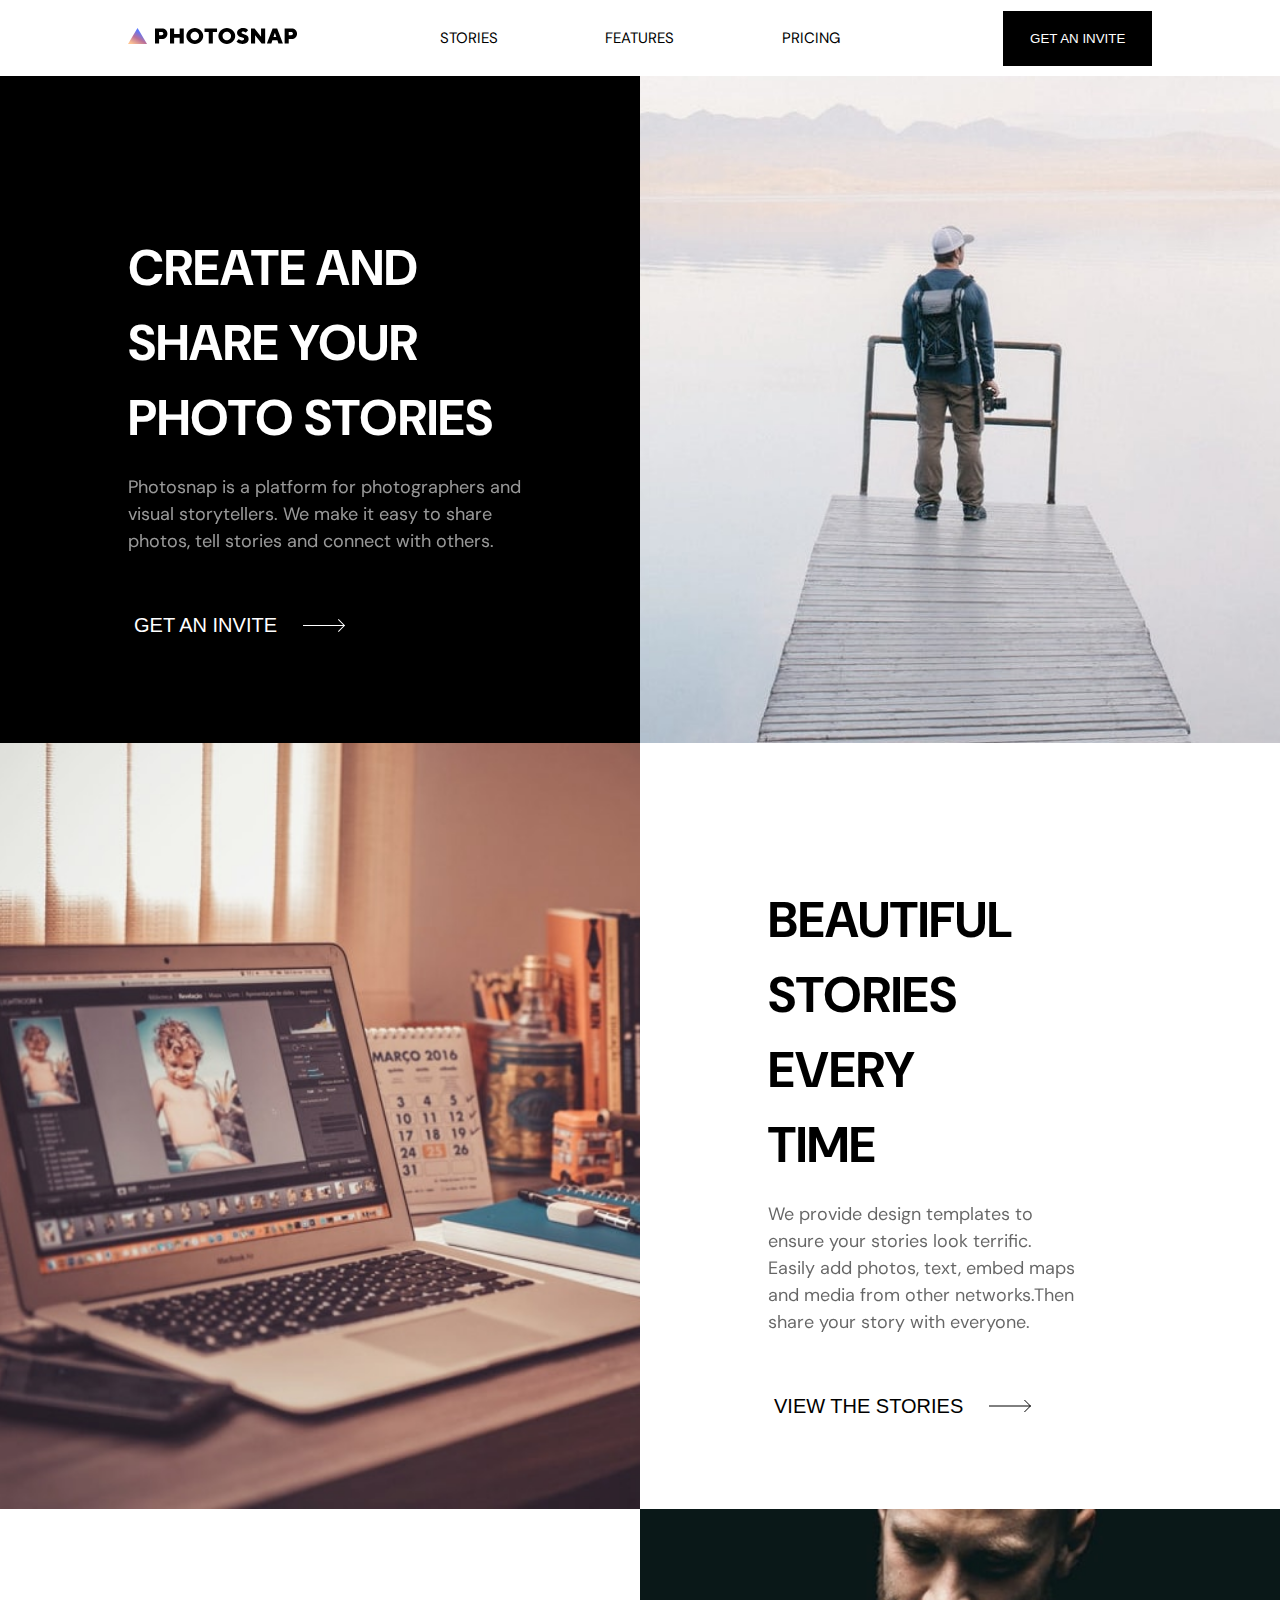
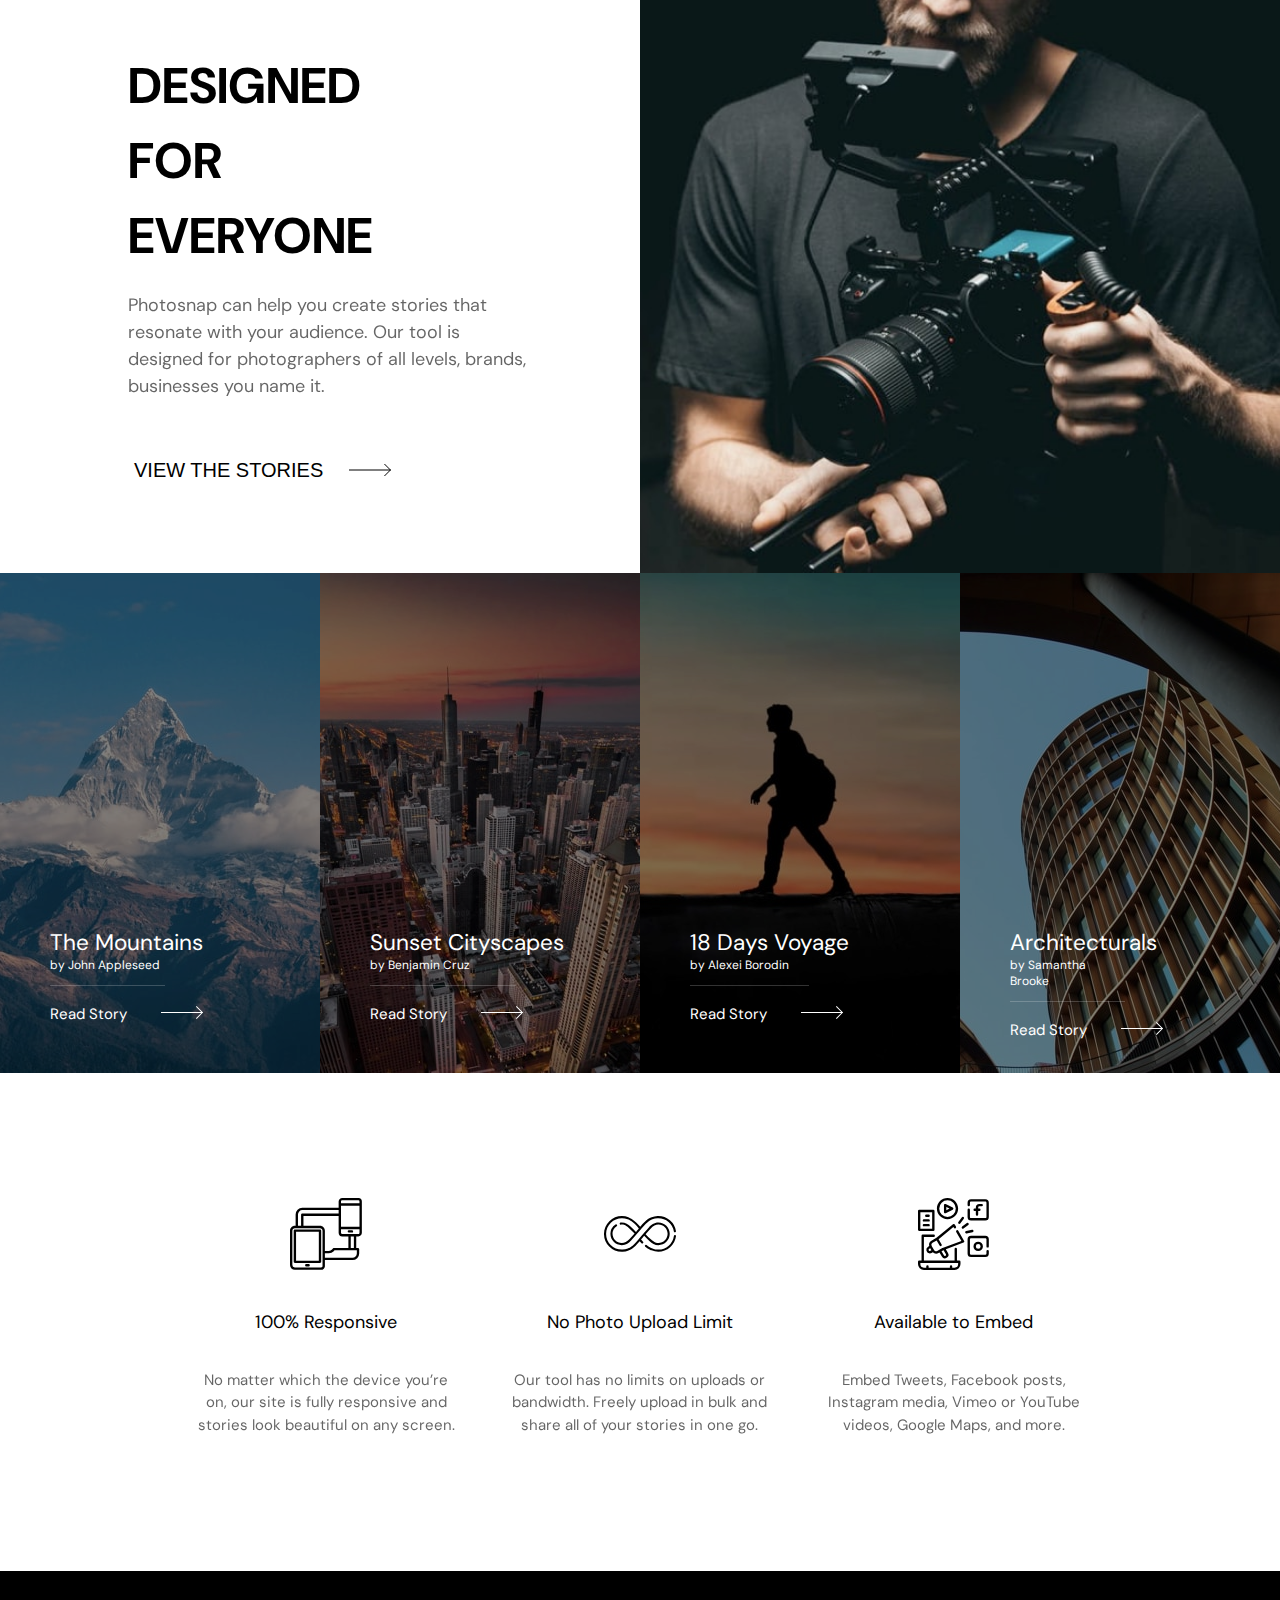
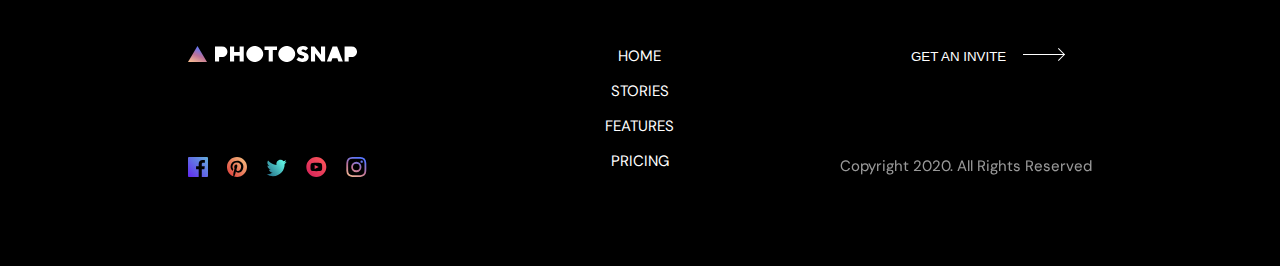
==== index.html @ b4c0d658 "first commit" ====
<!DOCTYPE html>
<html lang="en">
  <head>
    <meta charset="UTF-8" />
    <meta name="viewport" content="width=device-width, initial-scale=1.0" />
    <title>Photosnap</title>
    <link rel="icon" href="/assets/Path-2.svg" />
    <link rel="stylesheet" href="/scss/home.css" />
  </head>
  <body>
    <header>
      <nav>
        <a href="index.html"
          ><img src="/assets/shared/desktop/logo.svg" alt="logo"
        /></a>
        <img
          class="hide-desktop"
          src="/assets/shared/mobile/menu.svg"
          alt="menu"
          id="menu"
        />
        <ul id="ul" class="hide-mobile show-desktop">
          <a href="stories.html">Stories</a>
          <a href="features.html">Features</a>
          <a href="pricing.html">Pricing</a>
        </ul>
        <button>Get an invite</button>
      </nav>
    </header>
    <div class="landing">
      <div class="landing-left">
        <p class="head">Create and share your photo Stories</p>
        <p class="sub-head">
          Photosnap is a platform for photographers and visual storytellers. We
          make it easy to share photos, tell stories and connect with others.
        </p>
        <button>
          Get an invite
          <img src="/assets/shared/desktop/arrow1.svg" alt="arrow" />
        </button>
      </div>
      <div class="landing-right">
        <img
          src="/assets/home/desktop/create-and-share.jpg"
          alt="create-and-share"
        />
      </div>
    </div>
    <div class="second">
      <div class="second-left">
        <img
          src="/assets/home/desktop/beautiful-stories.jpg"
          alt="beautiful-stories"
        />
      </div>
      <div class="second-right">
        <p class="head">Beautiful stories every time</p>
        <p class="sub-head">
          We provide design templates to ensure your stories look terrific.
          Easily add photos, text, embed maps and media from other networks.Then
          share your story with everyone.
        </p>
        <button>
          View the stories
          <img src="/assets/shared/desktop/arrow.svg" alt="arrow" />
        </button>
      </div>
    </div>
    <div class="third">
      <div class="third-left">
        <p class="head">Designed for everyone</p>
        <p class="sub-head">
          Photosnap can help you create stories that resonate with your
          audience. Our tool is designed for photographers of all levels,
          brands, businesses you name it.
        </p>
        <button>
          View the stories
          <img src="/assets/shared/desktop/arrow.svg" alt="arrow" />
        </button>
      </div>
      <div class="third-right">
        <img
          src="/assets/home/desktop/designed-for-everyone.jpg"
          alt="designed-for-everyone"
        />
      </div>
    </div>
    <div class="bitmap-area">
      <div class="bitmap">
        <img
          class="bg"
          src="/assets/stories/desktop/mountains.jpg"
          alt="mountains"
        />
        <div class="info">
          <p class="title">The Mountains</p>
          <p class="author">by John Appleseed</p>
          <p class="read-story">
            Read Story
            <span
              ><img src="/assets/shared/desktop/arrow1.svg" alt="arrow"
            /></span>
          </p>
        </div>
      </div>
      <div class="bitmap">
        <img
          class="bg"
          src="/assets/stories/desktop/cityscapes.jpg"
          alt="cityscapes"
        />
        <div class="info">
          <p class="title">Sunset Cityscapes</p>
          <p class="author">by Benjamin Cruz</p>
          <p class="read-story">
            Read Story
            <span
              ><img src="/assets/shared/desktop/arrow1.svg" alt="arrow"
            /></span>
          </p>
        </div>
      </div>
      <div class="bitmap">
        <img
          class="bg"
          src="/assets/stories/desktop/18-days-voyage.jpg"
          alt="18-days-voyage"
        />
        <div class="info">
          <p class="title">18 Days Voyage</p>
          <p class="author">by Alexei Borodin</p>
          <p class="read-story">
            Read Story
            <span
              ><img src="/assets/shared/desktop/arrow1.svg" alt="arrow"
            /></span>
          </p>
        </div>
      </div>
      <div class="bitmap">
        <img
          class="bg"
          src="/assets/stories/desktop/architecturals.jpg"
          alt="architecturals"
        />
        <div class="info">
          <p class="title">Architecturals</p>
          <p class="author">by Samantha Brooke</p>
          <p class="read-story">
            Read Story
            <span
              ><img src="/assets/shared/desktop/arrow1.svg" alt="arrow"
            /></span>
          </p>
        </div>
      </div>
    </div>
    <div class="cards">
      <div class="card">
        <img src="/assets/features/desktop/responsive.svg" alt="responsive" />
        <p class="card-head">100% Responsive</p>
        <p class="card-sub-head">
          No matter which the device you’re on, our site is fully responsive and
          stories look beautiful on any screen.
        </p>
      </div>
      <div class="card card2">
        <img src="/assets/features/desktop/no-limit.svg" alt="no-limit" />
        <p class="card-head">No Photo Upload Limit</p>
        <p class="card-sub-head">
          Our tool has no limits on uploads or bandwidth. Freely upload in bulk
          and share all of your stories in one go.
        </p>
      </div>
      <div class="card card3">
        <img src="/assets/features/desktop/embed.svg" alt="embed" />
        <p class="card-head">Available to Embed</p>
        <p class="card-sub-head">
          Embed Tweets, Facebook posts, Instagram media, Vimeo or YouTube
          videos, Google Maps, and more.
        </p>
      </div>
    </div>
    <footer>
      <div class="footer-bg">
        <div class="left">
          <div class="top">
            <img src="/assets/shared/desktop/logo1.svg" alt="logo" />
          </div>
          <div class="bottom">
            <img src="/assets/shared/desktop/facebook.svg" alt="icon" />
            <img src="/assets/shared/desktop/pinterest.svg" alt="icon" />
            <img src="/assets/shared/desktop/twitter.svg" alt="icon" />
            <img src="/assets/shared/desktop/youtube.svg" alt="icon" />
            <img src="/assets/shared/desktop/instagram.svg" alt="icon" />
          </div>
        </div>
        <div class="middle">
          <ul>
            <li><a href="index.html">Home</a></li>
            <li><a href="stories.html">Stories</a></li>
            <li><a href="features.html">Features</a></li>
            <li><a href="pricing.html">Pricing</a></li>
          </ul>
        </div>
        <div class="right">
          <button>
            Get an invite
            <span
              ><img src="/assets/shared/desktop/arrow1.svg" alt="arrow"
            /></span>
          </button>
          <p>Copyright 2020. All Rights Reserved</p>
        </div>
      </div>
    </footer>
    <script src="/scripts/index.js"></script>
  </body>
</html>
---- scss/home.css ----
@import url("https://fonts.googleapis.com/css2?family=DM+Sans:wght@400;500;700&display=swap");
:root {
  font-size: 15px;
  font-family: "DM Sans", sans-serif;
}

body {
  margin: 0;
  padding: 0;
}

.hide {
  display: none;
}

nav {
  display: -ms-grid;
  display: grid;
  -ms-grid-columns: 0.5fr 1fr 0.5fr;
      grid-template-columns: 0.5fr 1fr 0.5fr;
  width: 80%;
  margin: 0 auto;
  padding: 0.7em 0;
  -webkit-box-align: center;
      -ms-flex-align: center;
          align-items: center;
}

nav .hide-desktop {
  display: none;
}

nav ul {
  display: -ms-grid;
  display: grid;
  -ms-grid-columns: (1fr)[3];
      grid-template-columns: repeat(3, 1fr);
  -webkit-box-pack: space-evenly;
      -ms-flex-pack: space-evenly;
          justify-content: space-evenly;
  justify-items: center;
  padding: 0;
}

nav ul a {
  color: #000000;
  text-decoration: none;
  -webkit-transition: all 0.2s;
  transition: all 0.2s;
  text-transform: uppercase;
}

nav ul a:hover {
  color: #dfdfdf;
  -webkit-transition: all 0.2s;
  transition: all 0.2s;
}

nav button {
  text-transform: uppercase;
  -ms-grid-column-align: right;
      justify-self: right;
  border: none;
  color: #ffffff;
  background-color: #000000;
  padding: 0;
  -webkit-transition: all 0.3s;
  transition: all 0.3s;
  padding: 1.5em 2em;
}

nav button:hover {
  color: #000000;
  background-color: #dfdfdf;
  -webkit-transition: all 0.3s;
  transition: all 0.3s;
  cursor: pointer;
}

footer {
  background-color: #000000;
  padding: 5em;
  color: #ffffff;
}

footer .footer-bg {
  width: 80%;
  margin: 0 auto;
  display: -ms-grid;
  display: grid;
  -ms-grid-columns: 0.8fr 1fr 0.8fr;
      grid-template-columns: 0.8fr 1fr 0.8fr;
}

footer .footer-bg .left .bottom {
  margin-top: 6em;
}

footer .footer-bg .left .bottom img:hover {
  cursor: pointer;
  -webkit-transform: scale(1.2);
          transform: scale(1.2);
}

footer .footer-bg .left .bottom img {
  padding-right: 1em;
}

footer .footer-bg .middle {
  -ms-grid-column-align: center;
      justify-self: center;
  text-align: center;
}

footer .footer-bg .middle ul {
  list-style: none;
  margin-top: 0;
  padding: 0;
}

footer .footer-bg .middle ul a {
  color: #ffffff;
  text-decoration: none;
  text-transform: uppercase;
}

footer .footer-bg .middle ul a:hover {
  opacity: 60%;
}

footer .footer-bg .middle ul li {
  margin-bottom: 1em;
}

footer .footer-bg .right {
  text-align: right;
}

footer .footer-bg .right button {
  background-color: transparent;
  color: #ffffff;
  border: none;
  text-transform: uppercase;
  padding-right: 2em;
}

footer .footer-bg .right button span {
  margin-left: 1em;
}

footer .footer-bg .right button:hover {
  text-decoration: underline;
  cursor: pointer;
}

footer .footer-bg .right p {
  margin-top: 6em;
  opacity: 60%;
}

@media (max-width: 968px) {
  footer .footer-bg {
    -ms-grid-columns: 1fr 1fr;
        grid-template-columns: 1fr 1fr;
    width: 100%;
  }
  footer .footer-bg .right {
    -ms-grid-column: 2;
    -ms-grid-column-span: 1;
    grid-column: 2/3;
    -ms-grid-column-align: end;
        justify-self: end;
  }
  footer .footer-bg .left .bottom {
    margin-top: 1em;
  }
  footer .footer-bg .middle {
    -ms-grid-column-align: left;
        justify-self: left;
    text-align: left;
    margin-top: 2em;
    -ms-grid-column: 1;
    -ms-grid-column-span: 1;
    grid-column: 1/2;
  }
}

@media (max-width: 600px) {
  nav {
    -ms-grid-columns: 1fr;
        grid-template-columns: 1fr;
    width: 90%;
  }
  nav .hide-desktop {
    display: block;
    -ms-grid-column: 3;
    -ms-grid-column-span: 1;
    grid-column: 3/4;
    -ms-grid-column-align: right;
        justify-self: right;
  }
  nav .hide-desktop:hover {
    cursor: pointer;
  }
  nav .show-desktop {
    display: none;
  }
  nav ul {
    display: -ms-grid;
    display: grid;
    -ms-grid-columns: 1fr;
        grid-template-columns: 1fr;
    -ms-grid-column-align: center;
        justify-self: center;
  }
  nav ul a {
    margin-top: 1em;
  }
  nav .hide-mobile {
    display: none;
    -webkit-transform: scale(0);
            transform: scale(0);
    -webkit-transition: all 0.5s;
    transition: all 0.5s;
  }
  nav button {
    display: none;
  }
  footer {
    text-align: center;
  }
  footer .footer-bg {
    display: block;
  }
  footer .footer-bg ul {
    margin-top: 3em;
    padding: 0;
  }
  footer .footer-bg .right {
    text-align: center;
    margin-top: 3em;
  }
  footer .footer-bg .right p {
    margin-top: 1em;
  }
  footer .footer-bg .middle {
    text-align: center;
  }
}

.landing {
  display: -ms-grid;
  display: grid;
  -ms-grid-columns: 1fr 1fr;
      grid-template-columns: 1fr 1fr;
  background-color: #000000;
  color: #ffffff;
}

.landing-left {
  width: 80%;
  -ms-grid-column-align: right;
      justify-self: right;
  -ms-flex-item-align: center;
      -ms-grid-row-align: center;
      align-self: center;
  padding: 7em 0;
}

.landing-left .head {
  width: 80%;
  font-size: 50px;
  line-height: 75px;
  letter-spacing: 4.17;
  font-weight: 700;
  text-transform: uppercase;
  margin-bottom: 0;
}

.landing-left .sub-head {
  width: 80%;
  line-height: 1.5;
  font-size: 1.2rem;
  opacity: 60%;
}

.landing-left button {
  background-color: transparent;
  color: #ffffff;
  border: none;
  margin-top: 2em;
  font-size: 20px;
  text-transform: uppercase;
  padding-right: 2em;
}

.landing-left button:hover {
  text-decoration: underline;
  cursor: pointer;
}

.landing-left button img {
  padding-left: 1em;
}

.landing-right {
  width: 80%;
  -ms-grid-column-align: left;
      justify-self: left;
}

.landing-right img {
  height: 100%;
  width: 100%;
}

.second {
  display: -ms-grid;
  display: grid;
  -ms-grid-columns: 1fr 1fr;
      grid-template-columns: 1fr 1fr;
  background-color: #ffffff;
  color: #000000;
}

.second-left {
  width: 80%;
  -ms-grid-column-align: right;
      justify-self: right;
}

.second-left img {
  height: 100%;
  width: 100%;
}

.second-right {
  width: 80%;
  -ms-grid-column-align: right;
      justify-self: right;
  -ms-flex-item-align: center;
      -ms-grid-row-align: center;
      align-self: center;
  padding: 6em 0;
}

.second-right .head {
  width: 50%;
  font-size: 50px;
  line-height: 75px;
  letter-spacing: 4.17;
  font-weight: 700;
  text-transform: uppercase;
  margin-bottom: 0;
}

.second-right .sub-head {
  width: 60%;
  line-height: 1.5;
  font-size: 1.2rem;
  opacity: 60%;
}

.second-right button {
  background-color: transparent;
  color: #000000;
  border: none;
  margin-top: 2em;
  font-size: 20px;
  text-transform: uppercase;
  padding-right: 2em;
}

.second-right button:hover {
  text-decoration: underline;
  cursor: pointer;
}

.second-right button img {
  padding-left: 1em;
}

.third {
  display: -ms-grid;
  display: grid;
  -ms-grid-columns: 1fr 1fr;
      grid-template-columns: 1fr 1fr;
  background-color: #ffffff;
  color: #000000;
}

.third-right {
  width: 80%;
  -ms-grid-column-align: left;
      justify-self: left;
}

.third-right img {
  height: 100%;
  width: 100%;
}

.third-left {
  width: 80%;
  -ms-grid-column-align: right;
      justify-self: right;
  padding: 6em 0;
  -ms-flex-item-align: center;
      -ms-grid-row-align: center;
      align-self: center;
}

.third-left .head {
  width: 50%;
  font-size: 50px;
  line-height: 75px;
  letter-spacing: 4.17;
  font-weight: 700;
  text-transform: uppercase;
  margin-bottom: 0;
}

.third-left .sub-head {
  width: 80%;
  line-height: 1.5;
  font-size: 1.2rem;
  opacity: 60%;
}

.third-left button {
  background-color: transparent;
  color: #000000;
  border: none;
  margin-top: 2em;
  font-size: 20px;
  text-transform: uppercase;
  padding-right: 2em;
}

.third-left button:hover {
  text-decoration: underline;
  cursor: pointer;
}

.third-left button img {
  padding-left: 1em;
}

.bitmap-area {
  display: -ms-grid;
  display: grid;
  -ms-grid-columns: (1fr)[4];
      grid-template-columns: repeat(4, 1fr);
  width: 80%;
  margin: 0 auto;
}

.bitmap {
  height: 500px;
  -webkit-transition: all 0.5s;
  transition: all 0.5s;
}

.bitmap:hover {
  cursor: pointer;
  -webkit-transform: translate(0, -20px);
          transform: translate(0, -20px);
  -webkit-transition: 0.5s;
  transition: 0.5s;
}

.bitmap:hover .bg {
  border-bottom: 10px solid;
  -o-border-image: linear-gradient(to right, #ffc593, #bc7198, #5a77ff);
     border-image: -webkit-gradient(linear, left top, right top, from(#ffc593), color-stop(#bc7198), to(#5a77ff));
     border-image: linear-gradient(to right, #ffc593, #bc7198, #5a77ff);
  border-image-slice: 1;
  -webkit-filter: brightness(100%);
          filter: brightness(100%);
  -webkit-transition: all 0.2s;
  transition: all 0.2s;
}

.bitmap:hover .info {
  -webkit-transition: all 0.2s;
  transition: all 0.2s;
  -webkit-transform: translate(0, -20px);
          transform: translate(0, -20px);
}

.bitmap .bg {
  -o-object-fit: cover;
     object-fit: cover;
  width: 100%;
  height: 500px;
  -webkit-filter: brightness(50%);
          filter: brightness(50%);
}

.bitmap .info {
  position: relative;
  bottom: 150px;
  left: 50px;
  color: #ffffff;
  width: -webkit-max-content;
  width: -moz-max-content;
  width: max-content;
  display: -ms-grid;
  display: grid;
  -ms-flex-line-pack: left;
      align-content: left;
}

.bitmap .info p {
  margin: 0;
}

.bitmap .info .title {
  font-size: 1.5rem;
}

.bitmap .info .author {
  margin-bottom: 1.5em;
  font-size: 0.8rem;
  border-bottom: 1px solid rgba(255, 255, 255, 0.2);
  width: 75%;
  padding-bottom: 1em;
}

.bitmap .info .read-story span {
  padding-left: 2em;
}

.cards {
  width: 70%;
  margin: 0 auto;
  display: -ms-grid;
  display: grid;
  -ms-grid-columns: (1fr)[3];
      grid-template-columns: repeat(3, 1fr);
  padding: 8em;
  padding-bottom: 8em;
  text-align: center;
  gap: 3em;
}

.cards .card {
  -ms-grid-rows: 1fr 0.1fr 1fr;
      grid-template-rows: 1fr 0.1fr 1fr;
  display: -ms-grid;
  display: grid;
  text-align: center;
  justify-items: center;
  gap: 1em;
  line-height: 1.5;
}

.cards .card-head {
  font-size: 1.2rem;
}

.cards .card-sub-head {
  margin-top: 0;
  opacity: 60%;
}

.cards img {
  -ms-flex-item-align: center;
      -ms-grid-row-align: center;
      align-self: center;
}

@media (max-width: 1640px) {
  .landing-right {
    width: 100%;
  }
  .landing-right img {
    -o-object-fit: cover;
       object-fit: cover;
  }
  .second-left {
    width: 100%;
  }
  .second-left img {
    -o-object-fit: cover;
       object-fit: cover;
    -o-object-position: 30% 50%;
       object-position: 30% 50%;
  }
  .third-right {
    width: 100%;
  }
  .third-right img {
    -o-object-fit: cover;
       object-fit: cover;
  }
  .bitmap-area {
    width: 100%;
  }
  .bitmap {
    height: 500px;
  }
}

@media (max-width: 968px) {
  .landing {
    -ms-grid-columns: 1fr 0.5fr;
        grid-template-columns: 1fr 0.5fr;
  }
  .landing-right img {
    -o-object-fit: cover;
       object-fit: cover;
  }
  .second {
    -ms-grid-columns: 0.5fr 1fr;
        grid-template-columns: 0.5fr 1fr;
  }
  .second-left img {
    -o-object-fit: cover;
       object-fit: cover;
    -o-object-position: 30% 50%;
       object-position: 30% 50%;
  }
  .second-right .head {
    width: 80%;
  }
  .third {
    -ms-grid-columns: 1fr 0.5fr;
        grid-template-columns: 1fr 0.5fr;
  }
  .third-right img {
    -o-object-fit: cover;
       object-fit: cover;
  }
  .bitmap-area {
    -ms-grid-columns: 1fr 1fr;
        grid-template-columns: 1fr 1fr;
    -ms-grid-rows: 1fr 1fr;
        grid-template-rows: 1fr 1fr;
  }
  .bitmap .bg {
    -o-object-fit: cover;
       object-fit: cover;
  }
  .cards {
    display: block;
    padding: 8em 0;
  }
}

@media (max-width: 550px) {
  .landing {
    -ms-grid-columns: 1fr;
        grid-template-columns: 1fr;
  }
  .landing-right {
    -ms-grid-row: 1;
    -ms-grid-row-span: 1;
    grid-row: 1/2;
  }
  .landing-left {
    width: 90%;
    padding: 4em 0;
  }
  .landing-left .head {
    font-size: 32px;
    width: 80%;
    line-height: 1.2;
  }
  .landing-left .sub-head {
    width: 90%;
    font-size: 15px;
  }
  .landing-left button {
    font-size: 12px;
  }
  .second {
    -ms-grid-columns: 1fr;
        grid-template-columns: 1fr;
  }
  .second-right {
    padding: 4em 0;
    width: 90%;
  }
  .second-right .head {
    font-size: 32px;
    width: 80%;
    line-height: 1.2;
  }
  .second-right .sub-head {
    width: 90%;
    font-size: 15px;
  }
  .second-right button {
    font-size: 12px;
  }
  .third {
    -ms-grid-columns: 1fr;
        grid-template-columns: 1fr;
  }
  .third-right {
    -ms-grid-row: 1;
    -ms-grid-row-span: 1;
    grid-row: 1/2;
  }
  .third-left {
    padding: 4em 0;
    width: 90%;
  }
  .third-left .head {
    font-size: 32px;
    width: 80%;
    line-height: 1.2;
  }
  .third-left .sub-head {
    width: 90%;
    font-size: 15px;
  }
  .third-left button {
    font-size: 12px;
  }
  .bitmap-area {
    -ms-grid-columns: 1fr;
        grid-template-columns: 1fr;
  }
  .bitmap {
    height: 300px;
  }
  .bitmap .bg {
    height: 300px;
  }
  .cards {
    margin-top: 3em;
    margin-bottom: 3em;
    padding: 0;
  }
}
/*# sourceMappingURL=home.css.map */
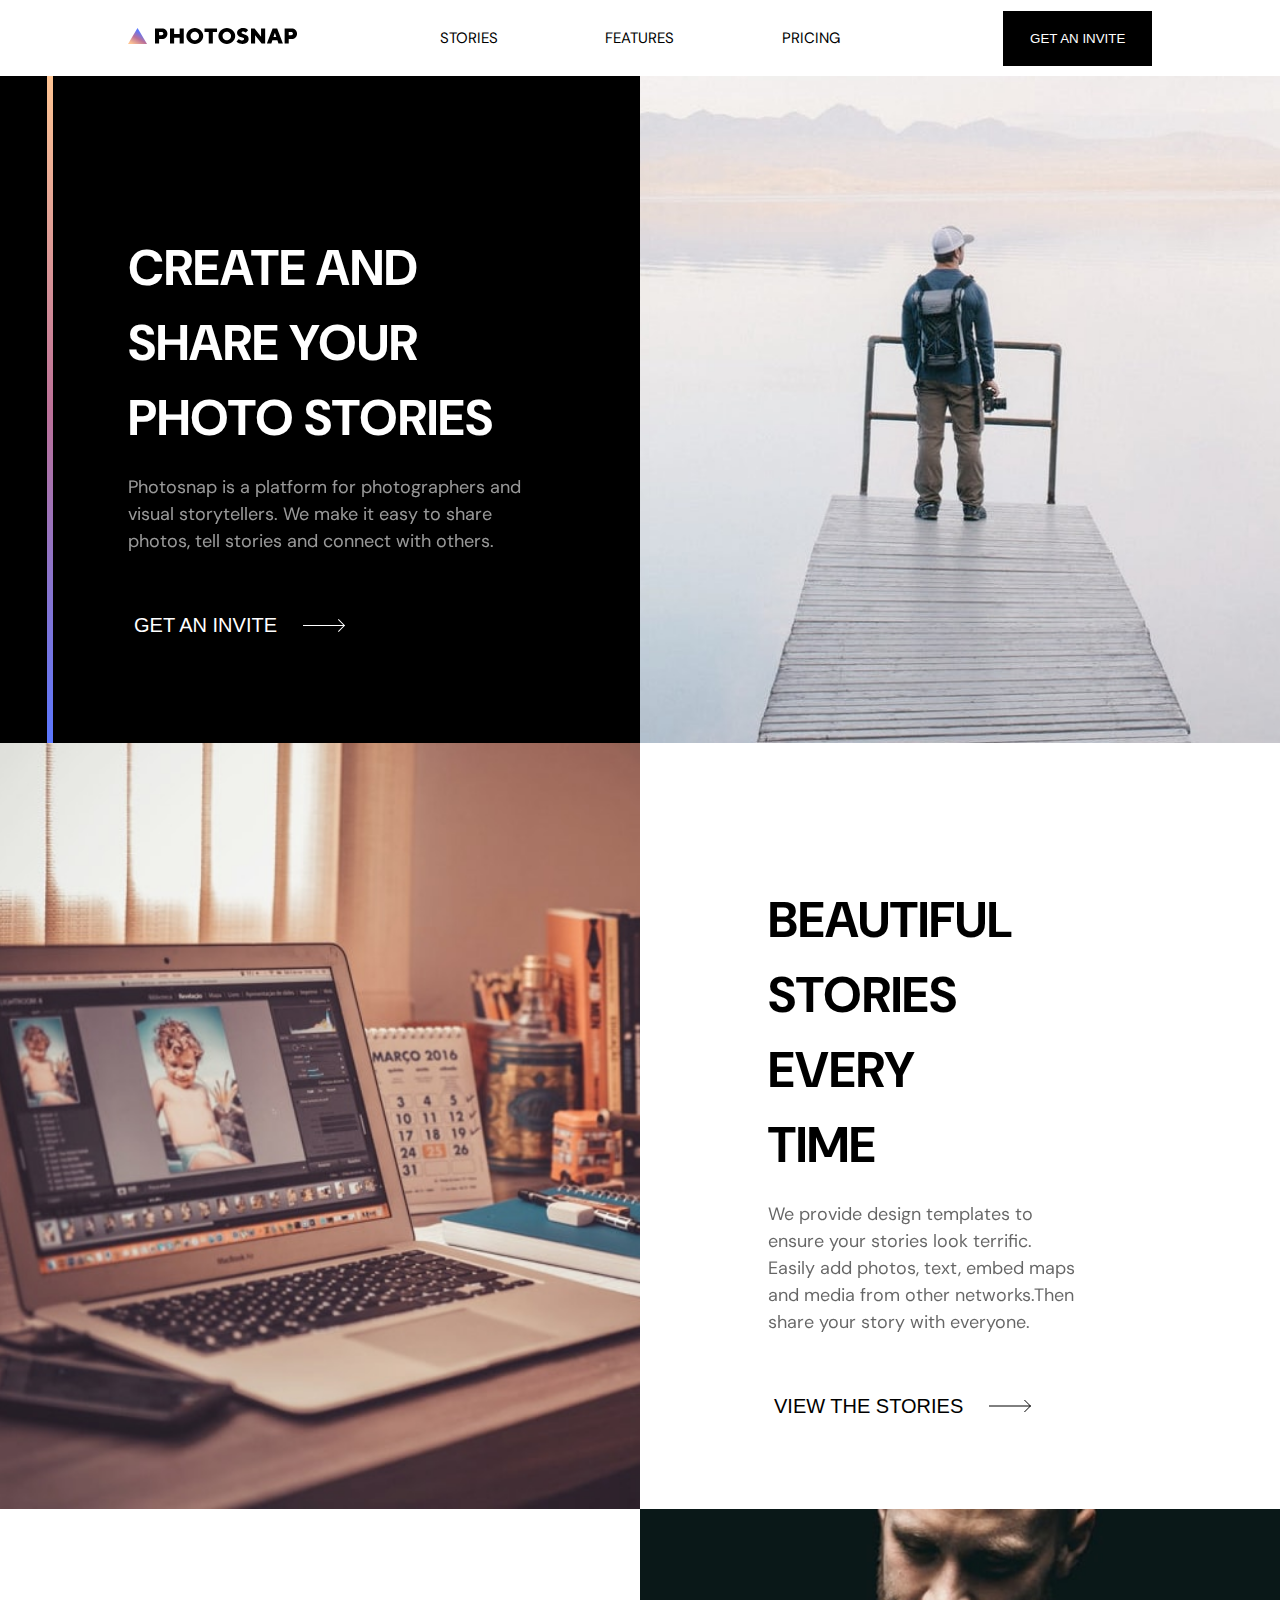
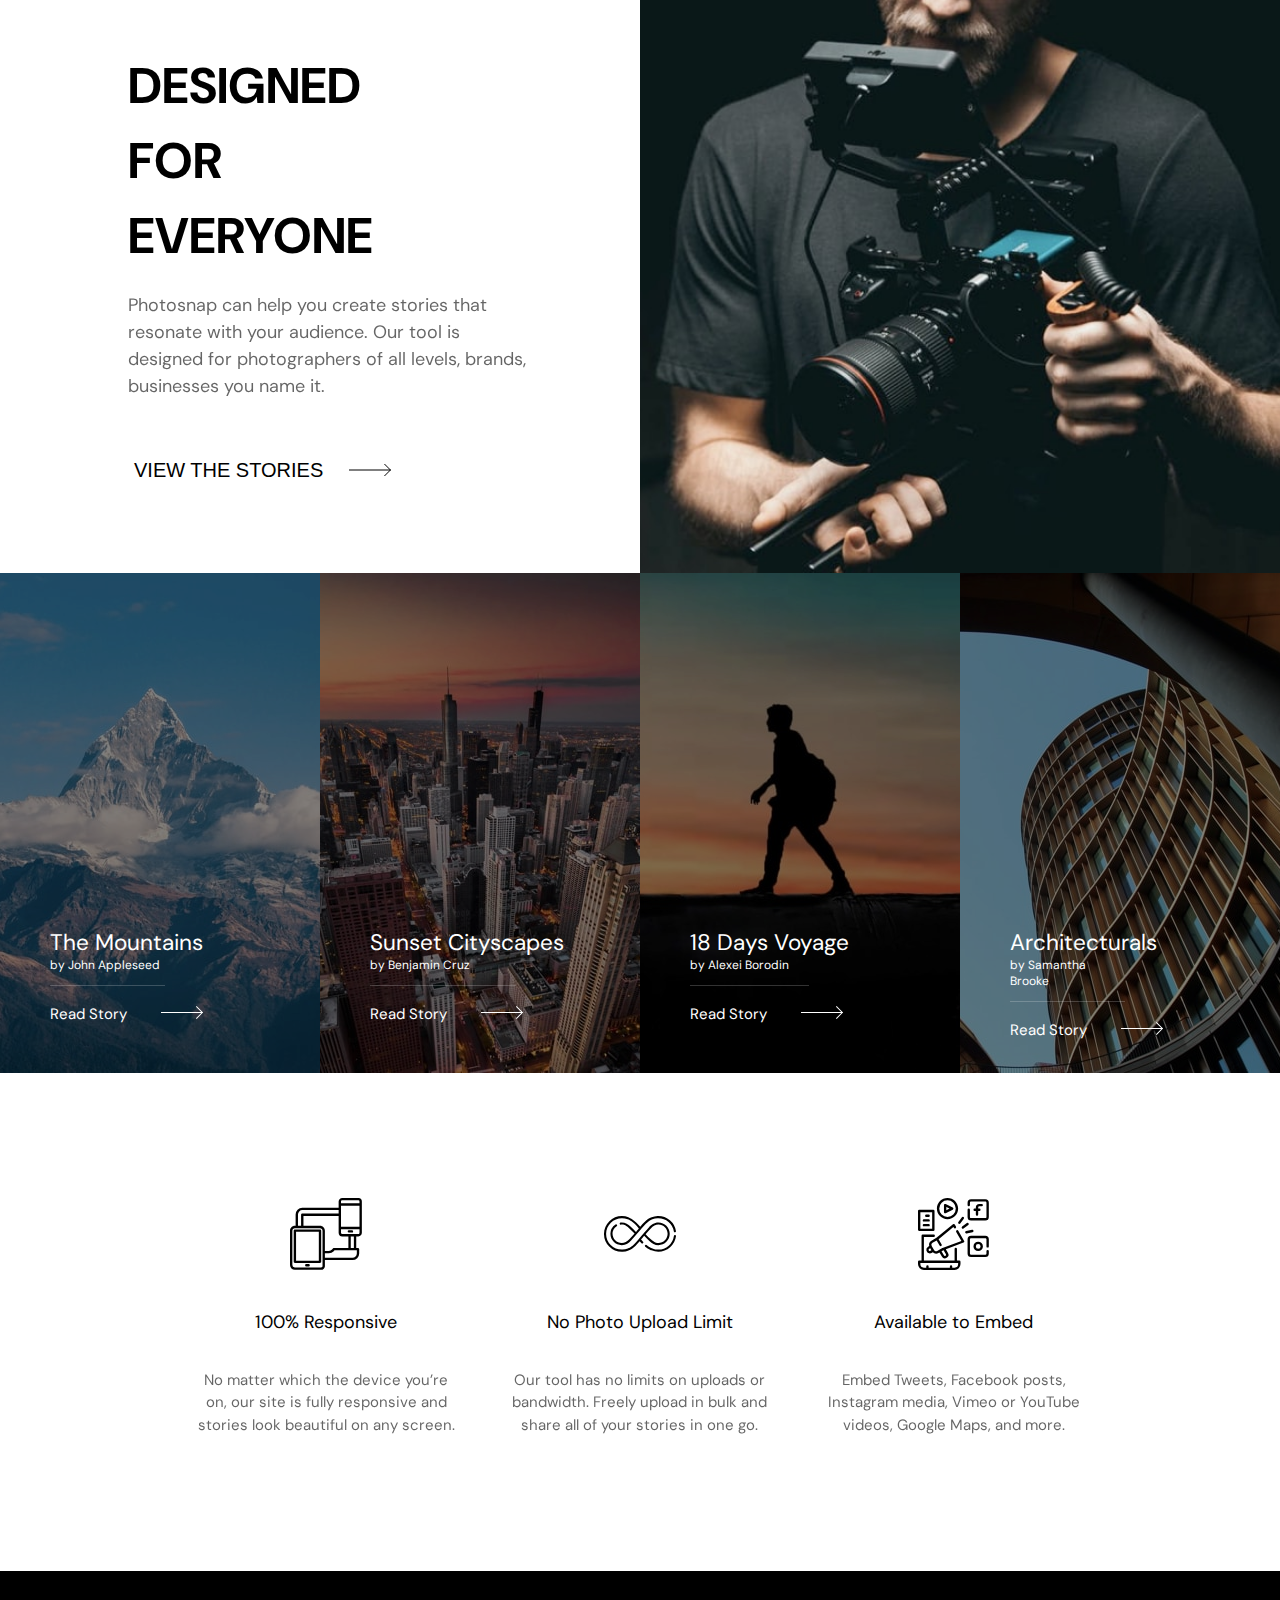
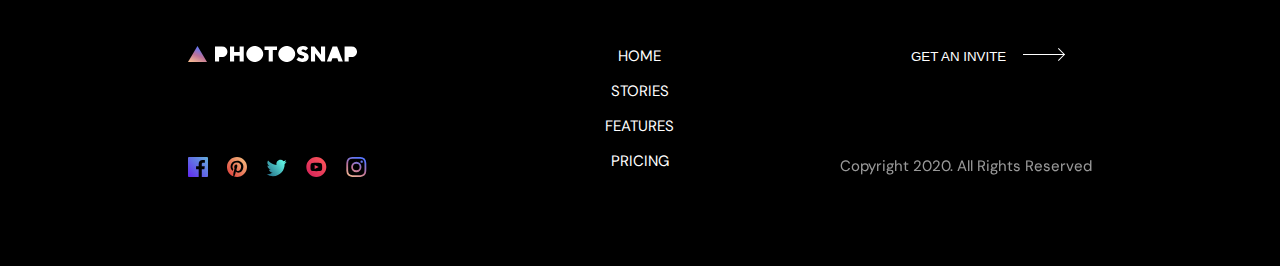
==== commit 669079ad: "Update visuals on banner and hero sections" ====
--- a/index.html
+++ b/index.html
@@ -19,7 +19,7 @@
           alt="menu"
           id="menu"
         />
-        <ul id="ul" class="hide-mobile show-desktop">
+        <ul id="ul" class="hide-mobile test show-desktop">
           <a href="stories.html">Stories</a>
           <a href="features.html">Features</a>
           <a href="pricing.html">Pricing</a>
--- a/scss/home.css
+++ b/scss/home.css
@@ -28,6 +28,11 @@
 
 nav .hide-desktop {
   display: none;
+}
+
+nav #ul {
+  display: -ms-grid;
+  display: grid;
 }
 
 nav ul {
@@ -191,6 +196,9 @@
         grid-template-columns: 1fr;
     width: 90%;
   }
+  nav #ul {
+    display: none;
+  }
   nav .hide-desktop {
     display: block;
     -ms-grid-column: 3;
@@ -265,6 +273,12 @@
       -ms-grid-row-align: center;
       align-self: center;
   padding: 7em 0;
+  border-left: 6px solid;
+  -o-border-image: linear-gradient(#ffc593, #bc7198, #5a77ff);
+     border-image: -webkit-gradient(linear, left top, left bottom, from(#ffc593), color-stop(#bc7198), to(#5a77ff));
+     border-image: linear-gradient(#ffc593, #bc7198, #5a77ff);
+  border-image-slice: 1;
+  border-image-outset: 0 5em;
 }
 
 .landing-left .head {
@@ -301,6 +315,13 @@
 
 .landing-left button img {
   padding-left: 1em;
+}
+
+.landing-left .hor-dec {
+  position: absolute;
+  top: 27%;
+  left: 0;
+  height: 314px;
 }
 
 .landing-right {
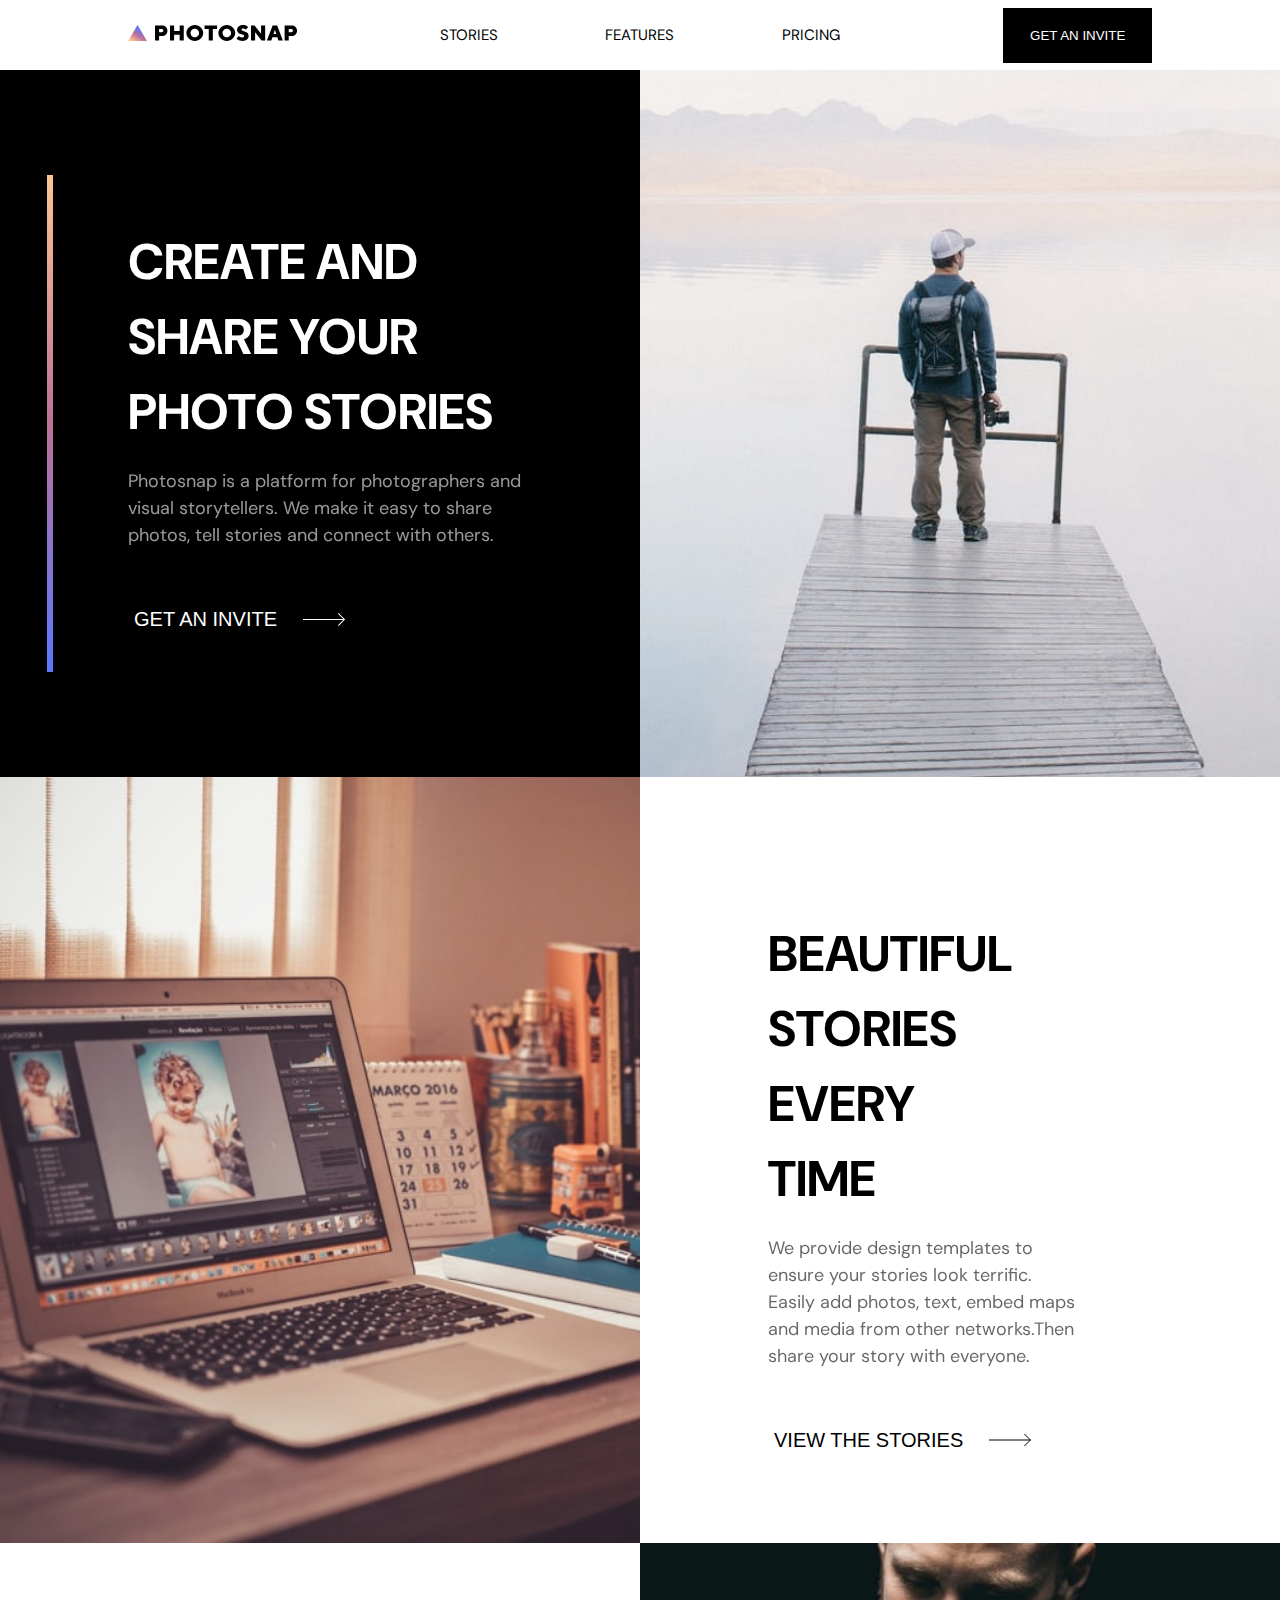
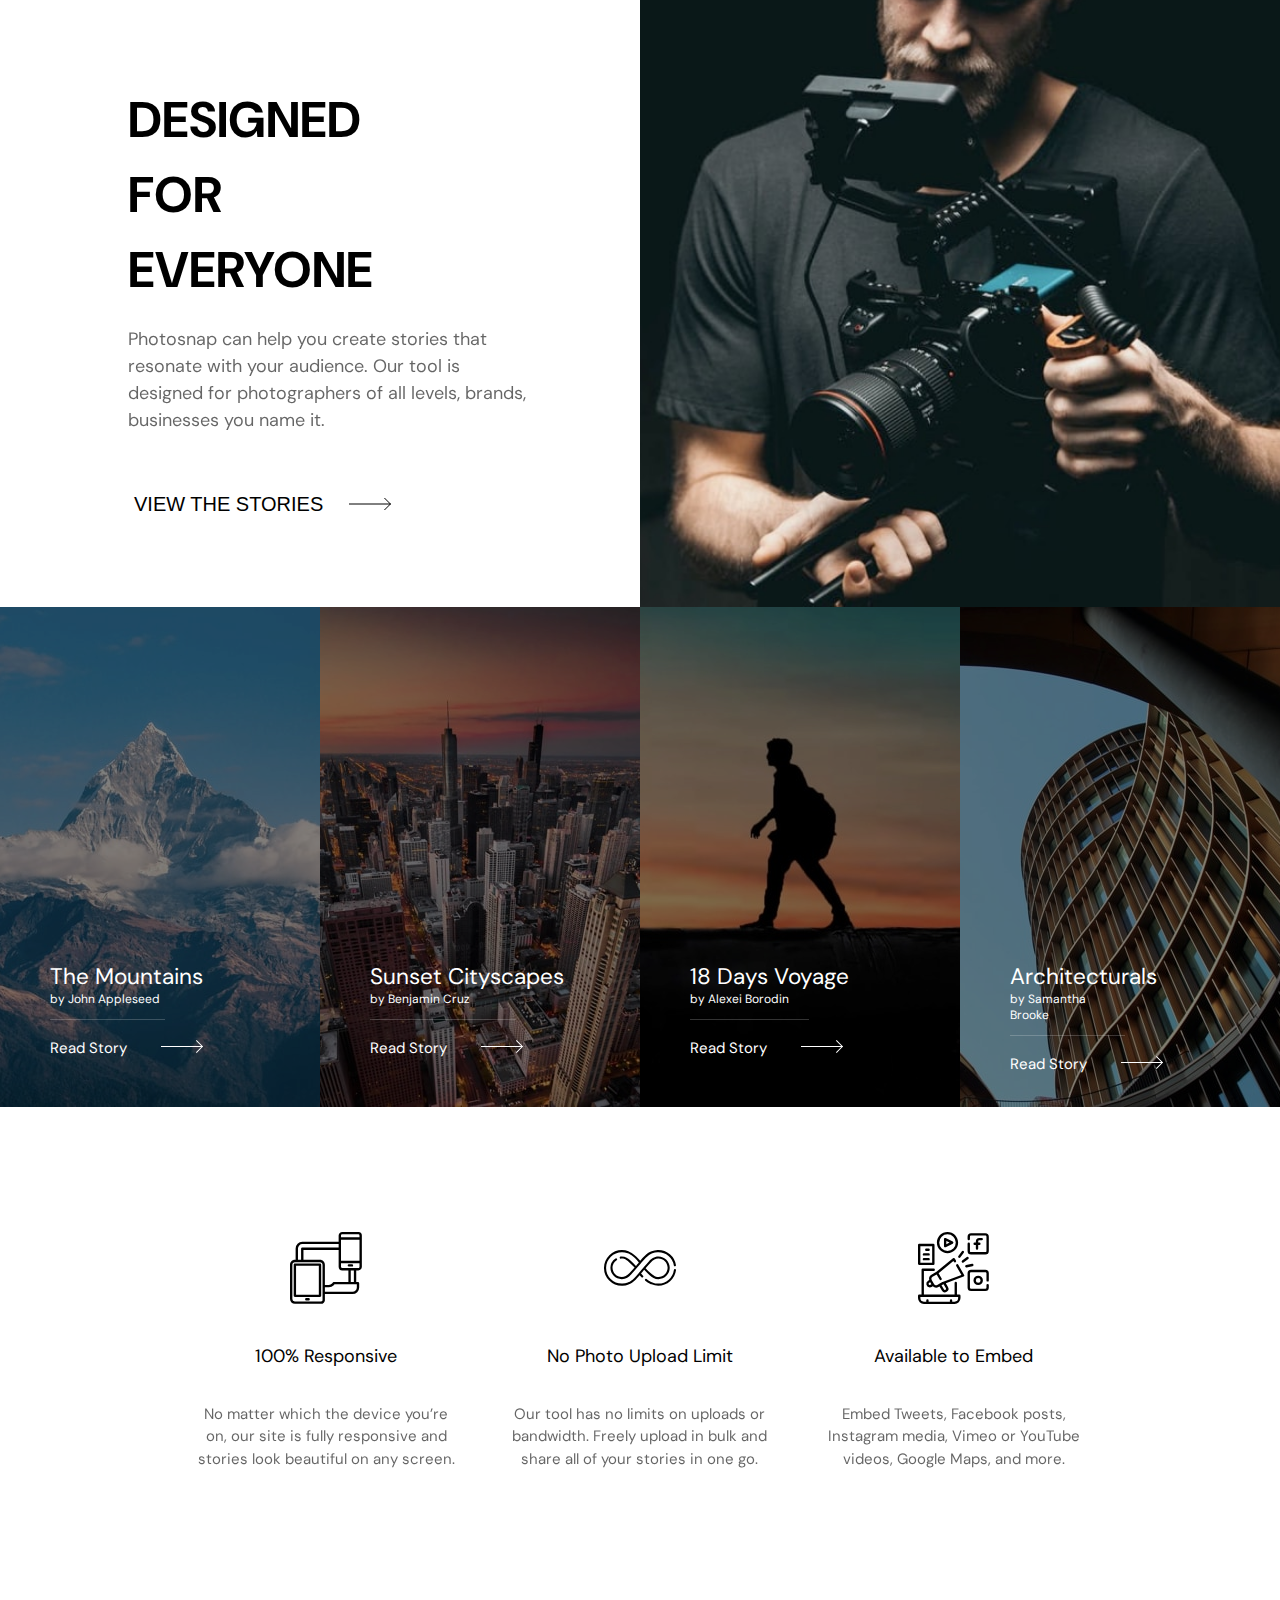
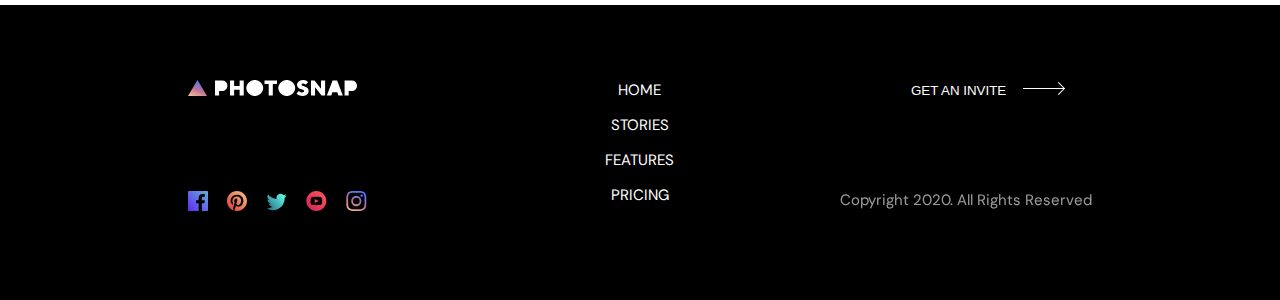
==== commit f1e370c6: "Fixed navbar bug" ====
--- a/index.html
+++ b/index.html
@@ -9,17 +9,23 @@
   </head>
   <body>
     <header>
-      <nav>
+      <nav class="hide-mobile">
         <a href="index.html"
           ><img src="/assets/shared/desktop/logo.svg" alt="logo"
         /></a>
-        <img
-          class="hide-desktop"
-          src="/assets/shared/mobile/menu.svg"
-          alt="menu"
-          id="menu"
-        />
-        <ul id="ul" class="hide-mobile test show-desktop">
+        <ul>
+          <a href="stories.html">Stories</a>
+          <a href="features.html">Features</a>
+          <a href="pricing.html">Pricing</a>
+        </ul>
+        <button>Get an invite</button>
+      </nav>
+      <nav class="hide-desktop">
+        <a href="index.html"
+          ><img src="/assets/shared/desktop/logo.svg" alt="logo"
+        /></a>
+        <img src="/assets/shared/mobile/menu.svg" alt="menu" id="menu" />
+        <ul id="ul" class="hide">
           <a href="stories.html">Stories</a>
           <a href="features.html">Features</a>
           <a href="pricing.html">Pricing</a>
--- a/scss/home.css
+++ b/scss/home.css
@@ -7,10 +7,6 @@
 body {
   margin: 0;
   padding: 0;
-}
-
-.hide {
-  display: none;
 }
 
 nav {
@@ -24,15 +20,6 @@
   -webkit-box-align: center;
       -ms-flex-align: center;
           align-items: center;
-}
-
-nav .hide-desktop {
-  display: none;
-}
-
-nav #ul {
-  display: -ms-grid;
-  display: grid;
 }
 
 nav ul {
@@ -82,6 +69,24 @@
   cursor: pointer;
 }
 
+.hide-desktop {
+  display: none;
+}
+
+.hide-mobile {
+  display: -ms-grid;
+  display: grid;
+  padding: 0.5em 0;
+}
+
+#menu {
+  float: right;
+}
+
+#menu:hover {
+  cursor: pointer;
+}
+
 footer {
   background-color: #000000;
   padding: 5em;
@@ -191,68 +196,58 @@
 }
 
 @media (max-width: 600px) {
+  button {
+    display: none;
+  }
+  footer {
+    text-align: center;
+  }
+  footer .footer-bg {
+    display: block;
+  }
+  footer .footer-bg ul {
+    margin-top: 3em;
+    padding: 0;
+  }
+  footer .footer-bg .right {
+    text-align: center;
+    margin-top: 3em;
+  }
+  footer .footer-bg .right p {
+    margin-top: 1em;
+  }
+  footer .footer-bg .middle {
+    text-align: center;
+  }
   nav {
     -ms-grid-columns: 1fr;
         grid-template-columns: 1fr;
     width: 90%;
   }
-  nav #ul {
-    display: none;
-  }
-  nav .hide-desktop {
+  .hide-desktop {
     display: block;
-    -ms-grid-column: 3;
-    -ms-grid-column-span: 1;
-    grid-column: 3/4;
-    -ms-grid-column-align: right;
-        justify-self: right;
-  }
-  nav .hide-desktop:hover {
-    cursor: pointer;
-  }
-  nav .show-desktop {
-    display: none;
-  }
-  nav ul {
+    padding: 1.3em 0;
+  }
+  ul {
     display: -ms-grid;
     display: grid;
-    -ms-grid-columns: 1fr;
-        grid-template-columns: 1fr;
-    -ms-grid-column-align: center;
-        justify-self: center;
-  }
-  nav ul a {
-    margin-top: 1em;
-  }
-  nav .hide-mobile {
-    display: none;
+    text-align: center;
     -webkit-transform: scale(0);
             transform: scale(0);
     -webkit-transition: all 0.5s;
     transition: all 0.5s;
   }
-  nav button {
+  ul li {
+    margin-top: 1em;
+  }
+  ul a {
+    margin-top: 1em;
+  }
+  .hide-mobile {
     display: none;
   }
-  footer {
-    text-align: center;
-  }
-  footer .footer-bg {
-    display: block;
-  }
-  footer .footer-bg ul {
-    margin-top: 3em;
-    padding: 0;
-  }
-  footer .footer-bg .right {
-    text-align: center;
-    margin-top: 3em;
-  }
-  footer .footer-bg .right p {
-    margin-top: 1em;
-  }
-  footer .footer-bg .middle {
-    text-align: center;
+  .hide {
+    display: none !important;
   }
 }
 
@@ -272,7 +267,7 @@
   -ms-flex-item-align: center;
       -ms-grid-row-align: center;
       align-self: center;
-  padding: 7em 0;
+  margin: 7em 0;
   border-left: 6px solid;
   -o-border-image: linear-gradient(#ffc593, #bc7198, #5a77ff);
      border-image: -webkit-gradient(linear, left top, left bottom, from(#ffc593), color-stop(#bc7198), to(#5a77ff));
@@ -302,7 +297,7 @@
   background-color: transparent;
   color: #ffffff;
   border: none;
-  margin-top: 2em;
+  margin: 2em 0;
   font-size: 20px;
   text-transform: uppercase;
   padding-right: 2em;
